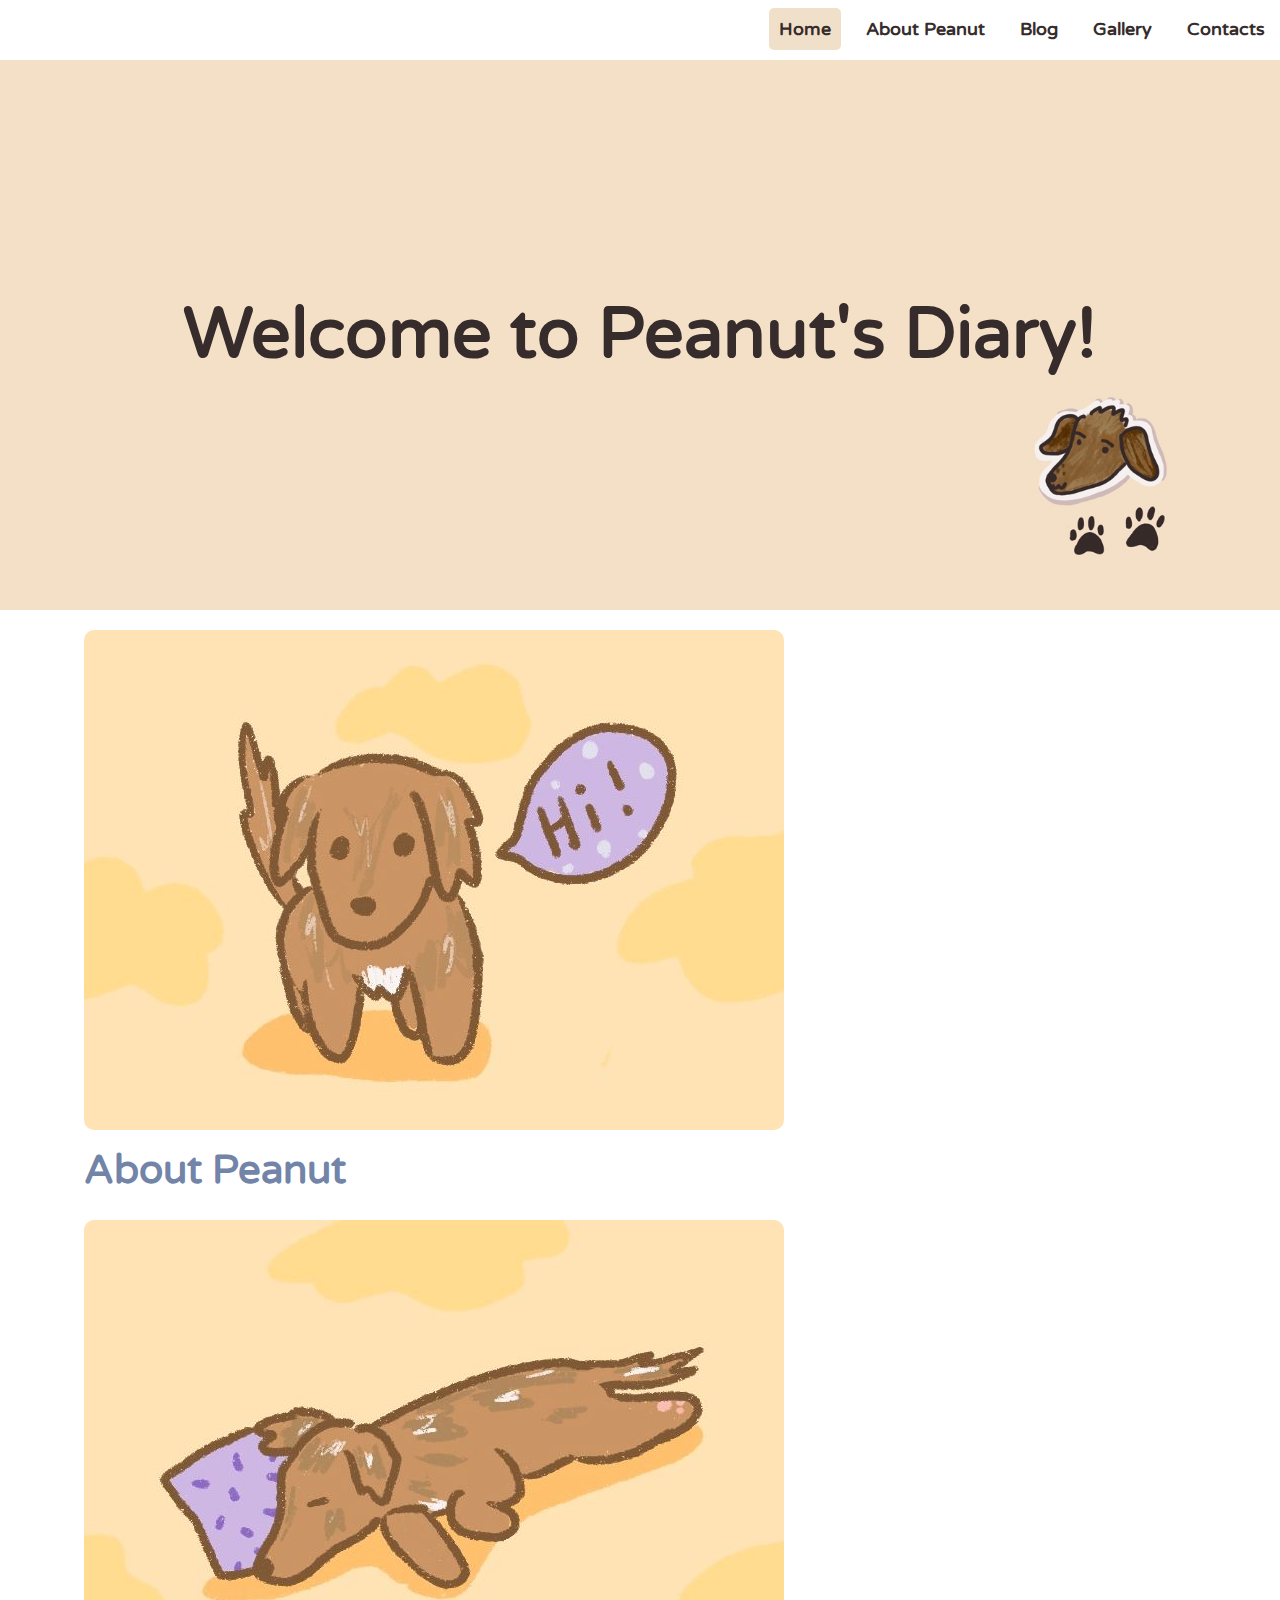
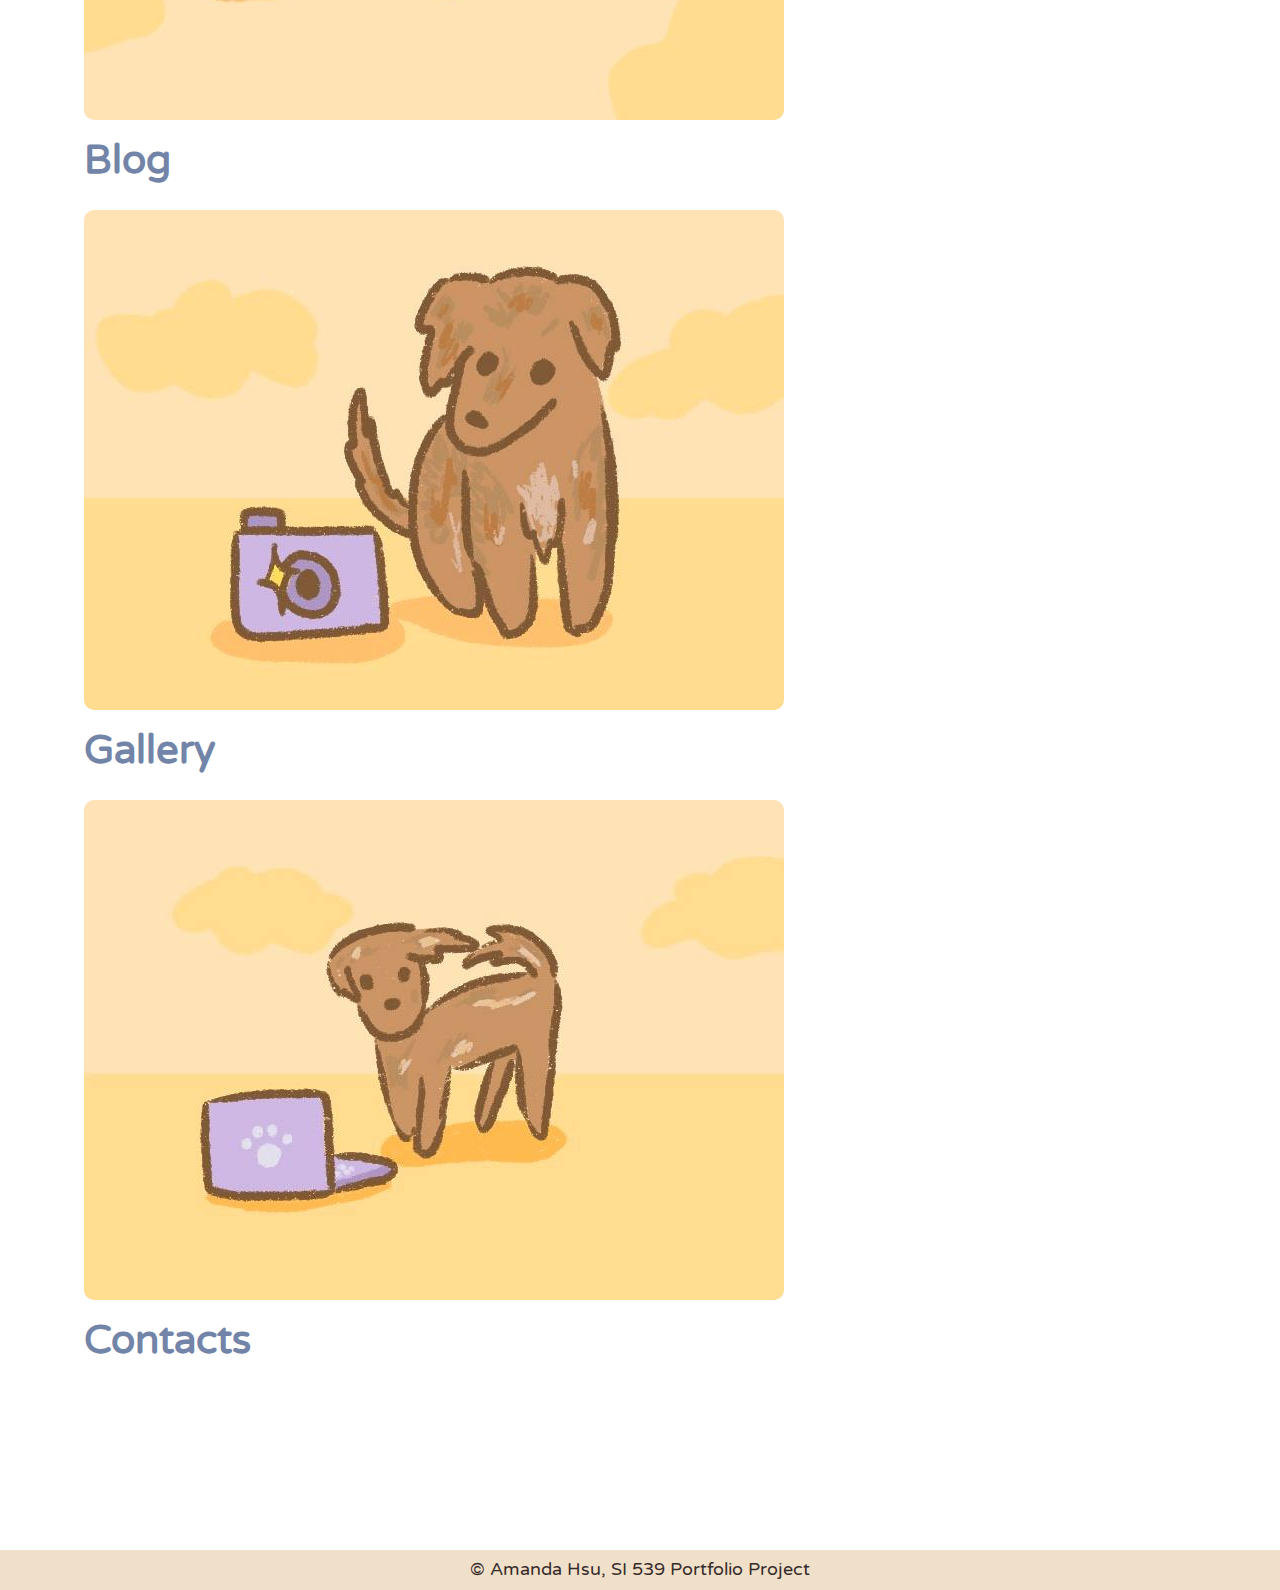
==== index.html @ 4d69609c "Add files via upload" ====
<!DOCTYPE html>
<html lang="en">
  <head>
    <meta charset="utf-8">
    <meta name="viewport" content="width=device-width, initial-scale=1.0">
    <link rel="stylesheet" type="text/css" href="css/html5reset.css">
    <link rel="stylesheet" type="text/css" href="css/style.css">
    <link href="https://fonts.googleapis.com/css2?family=Varela+Round&display=swap" rel="stylesheet">

   <title>Gallery</title>
  </head>
  <body>
    <div class="skip"><a href="#main">Skip to Main Content</a></div>
    <div class="contact-form">
    <div class="nav">
      <nav class = "nav_links">
        <ul>
          <li><a href="index.html" class="active">Home</a></li>
          <li><a href="about.html">About Peanut</a></li>
          <li><a href="blog.html">Blog</a></li>
          <li><a href="gallery.html">Gallery</a></li>
          <li><a href="contacts.html">Contacts</a></li>
        </ul>
      </nav>
    </div>
    <header class="parallax">
      <h1>Welcome to Peanut's Diary!</h1>
    </header>
    <main id="main" class="events">
      <div id="first" class="card">
        <img src="images/home1.jpg" alt="">
        <div class="overlay">
          <div class="info">
            <a class="web-link" href="about.html" onfocus="show_overlay(this)" onblur="hide_overlay(this)"><h2>About Peanut</h2></a>
          </div>
        </div>
      </div>
      <div id="second" class="card">
        <img src="images/home2.jpg" alt="">
        <div class="overlay">
          <div class="info">
            <a class="web-link" href="blog.html" onfocus="show_overlay(this)" onblur="hide_overlay(this)"><h2>Blog</h2></a>
          </div>
        </div>
      </div>
      <div id="third" class="card">
        <img src="images/home3.jpg" alt="">
        <div class="overlay">
          <div class="info">
            <a class="web-link" href="gallery.html" onfocus="show_overlay(this)" onblur="hide_overlay(this)"><h2>Gallery</h2></a>
          </div>
        </div>
      </div>
      <div id="fourth" class="card">
        <img src="images/home4.jpg" alt="">
        <div class="overlay">
          <div class="info">
            <a class="web-link" href="contacts.html" onfocus="show_overlay(this)" onblur="hide_overlay(this)"><h2>Contacts</h2></a>
          </div>
        </div>
      </div>
    </main>
    <footer>
      <p>&copy; Amanda Hsu, SI 539 Portfolio Project</p>
    </footer>
  </div>
  </body>
</html>
---- css/style.css ----
html{
    scroll-behavior: smooth;
}

body{
    font-family: 'Varela Round', sans-serif;
    background-color: white;
    font-size: 18px;
    margin: 0;
    padding: 0;
    width: 100vw;
}

img {
    max-width: 100%;
    display: block;
}

h2, h3{
    font-family: 'Varela Round', sans-serif;
    font-weight: bold;
    padding-bottom: 10px;
}

p{
    padding: 10px;
    line-height: 1.1;
    color: #362C2C;
}

h1{
    font-size: 70px;
    text-align: center;
    margin: 0 auto;
    color: #362C2C;
}

h2{
    font-size: 40px;
    color: #7284A8;
}

nav{
    margin-top: 15px;
    position: absolute;
    top: right;
    right: 0;
}

nav ul{
    padding: 0;
    margin: 0;
}

nav li{
    display: inline-block;
    padding: 5px;
    
}

nav a{
    color: #362C2C;
    font-weight: bold;
    padding: 10px;
    border-radius: 5px;
    text-decoration: none;
}

nav a:hover, .active{
    color: #362C2C;
    background-color: #F1E0C9;
}

nav a:visited{
    color: #362C2C;
}

header{
    height: 100%;
    display: grid;
    grid-column: 1 / -1;
    grid-row: 2 / span 1;
    vertical-align: middle;
    grid-template-columns: 1fr;
    grid-template-rows: 1fr;
    align-items: center;
    background-position: center;
    background-size: cover;
}

.parallax{
    background-image: url("../images/banner.jpg");
}

footer{
    grid-column: 1 / -1;
    grid-row: 7 / span 1;
    text-align: center;
    background-color: #F1E0C9;

}

.skip a{
    background-color: white;
    left: 0;
    padding: 6px;
    position: absolute;
    top: -40px;
    -webkit-transition: top 1s ease-out;
    transition: top 1s ease-out;
    z-index: 1;
    text-decoration: none;
    color: black;
}

.skip a:focus{
    top: 0;
}

:focus{
    border: 2px solid black;
}

.photos{
    display: -ms-flexbox;
    -ms-flex-wrap: wrap;
    display: flex;
    flex-wrap: wrap;
    padding: 0 4px;
    grid-column: 2 / span 1;
    grid-row: 3 / span 4;
}

.photos img{
    -ms-flex: 100%;
    flex: 100%;
    max-width: 100%;
    margin-top: 8px;
    vertical-align: middle;
    width: 100%;
}

.photo-gallery{
    display: grid;
    grid-template-rows: 40px 550px 1fr 70px;
    grid-template-columns: 5% auto auto 5%;
    grid-gap: 20px;
    max-width: 100vw;
}

.nav{
    text-align: left;
    grid-column: 1 / -1;
    grid-row: 1 / span 1;
}

.events{
    display: grid;
    /*grid-template-rows: 1fr 1fr 1fr 1fr;*/
    grid-template-columns: 1fr;
    grid-gap: 20px;

    grid-column: 2 / span 2;
    grid-row: 3 / span 1;

}

.about{
    display: grid;
    /*grid-template-rows: 1fr 1fr 1fr 1fr;*/
    grid-template-columns: 1fr;
    grid-gap: 20px;

    grid-column: 2 / span 2;
    grid-row: 3 / span 1;
}

.contact-form {
    display: grid;
    grid-gap: 20px;
    grid-template-columns: 5% 1fr 5%;
    grid-template-rows: 40px 550px 1fr 100px;
}

.form {
  display: grid;
  grid-template-columns: 1fr;
  grid-template-rows: 1fr 2fr;

  grid-column: 2 / span 1;
  grid-row: 3 / span 1;
}

.card img{
    border-radius: 10px;
    
}

.info{
    color: black;
    margin-top: 20px;
}

#contact-info {
    grid-column: 1 / span 1;
    grid-row: 1 / span 1;
    margin-top: 40px;
    align-self: center;
    background-color: #362C2C;
    border-radius: 10px;
    padding: 30px;
    margin: 20px;
    color: #F1E0C9;
}

#contact-info p{
    margin-bottom: 15px;
}

.form-content {
    grid-column: 1 / span 1;
    grid-row: 2 / span 1;
    background-color: #362C2C;
    color: #F1E0C9;
    padding: 20px;
    border-radius: 10px;
}

.web-link{
    text-decoration: none;
    color: #7284A8;
}



/*.web_link, a:visited{
    text-decoration: none;
    color: #7284A8;
}

.web_link, a:hover{
    color: #465672;
}*/

#form-title{
    text-align: left;
    padding-left: 0px;
    padding-bottom: 40px;
    padding-top: 40px;
}

.events #first {
    grid-column: 1 / span 1;
    grid-row: 1 / span 1;
}
.events #second {
    grid-column: 1 / span 1;
    grid-row: 2 / span 1;
}
.events #third {
    grid-column: 1 / span 1;
    grid-row: 3 / span 1;
}
.events #fourth {
    grid-column: 1 / span 1;
    grid-row: 4 / span 1;
}

.about #one {
    grid-column: 1 / span 1;
    grid-row: 1 / span 1;
}
.about #two {
    grid-column: 1 / span 1;
    grid-row: 2 / span 1;
}
.about #three {
    grid-column: 1 / span 1;
    grid-row: 3 / span 1;
}
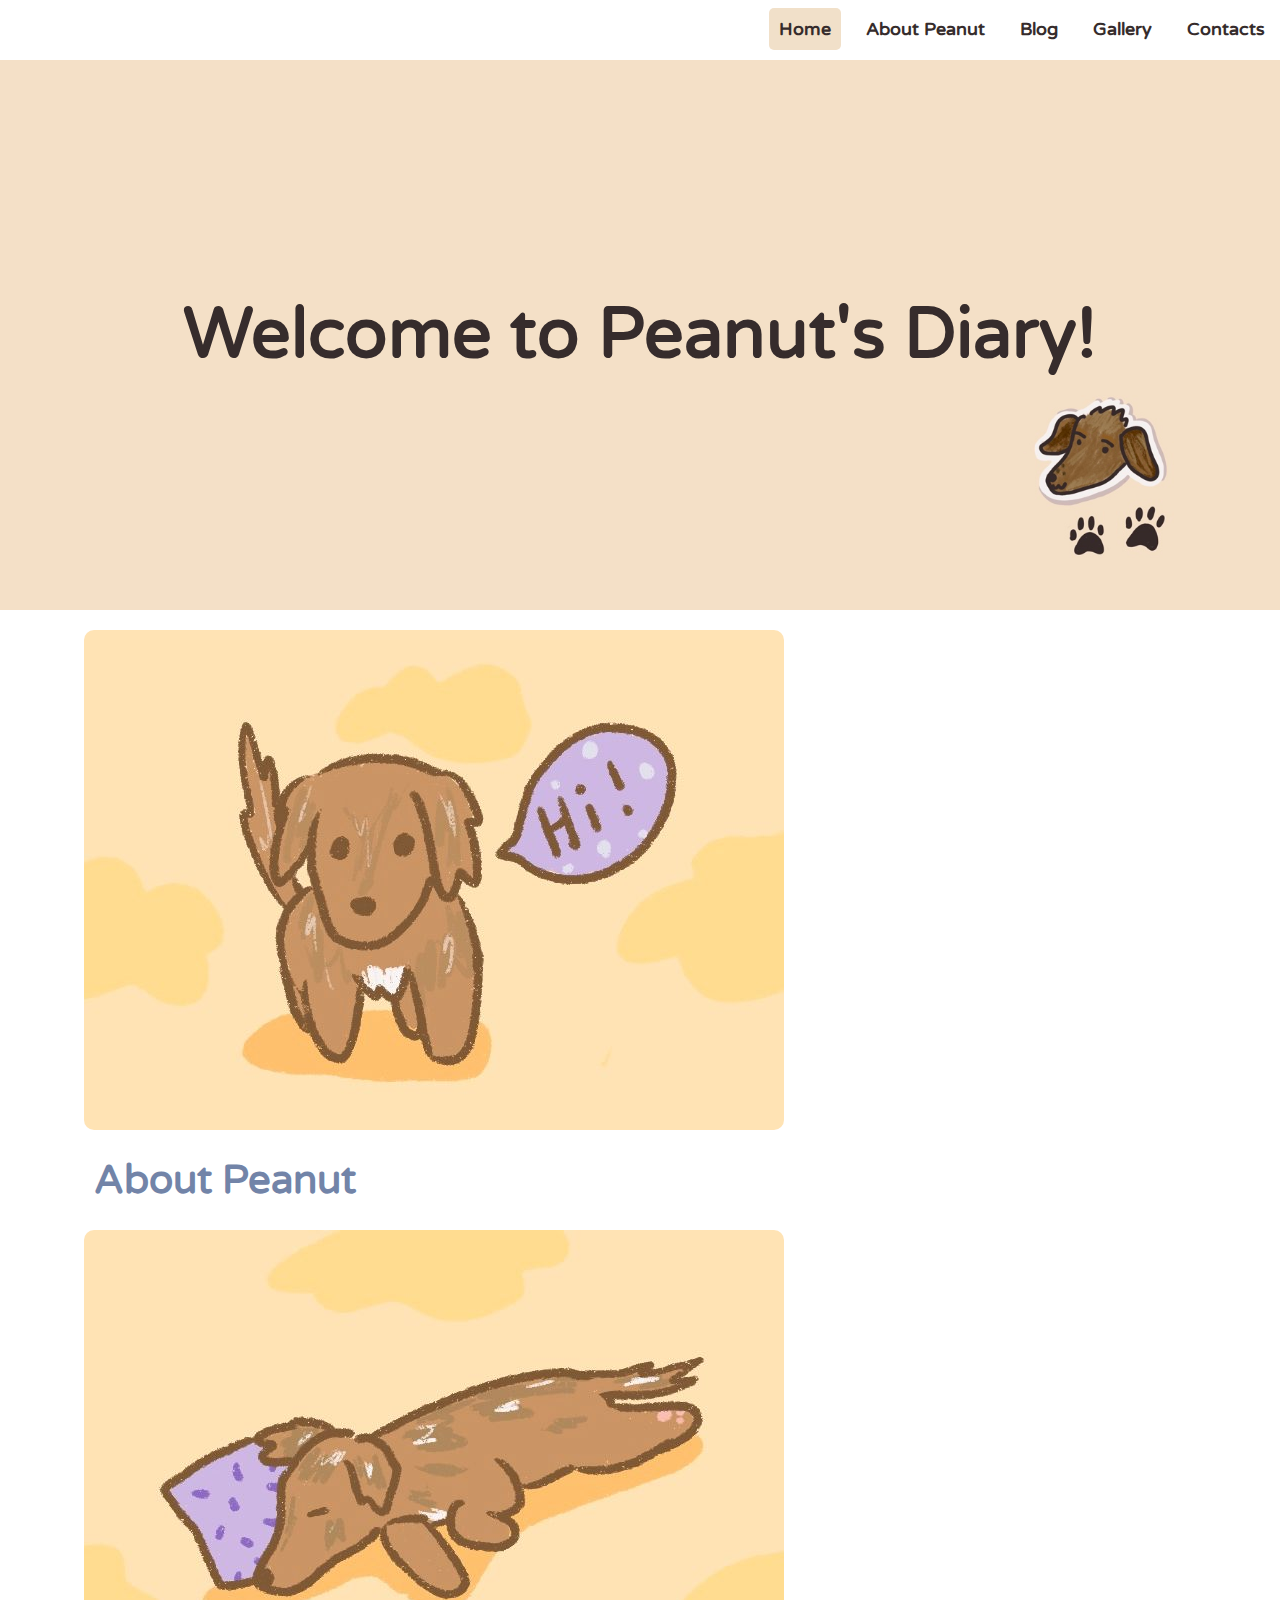
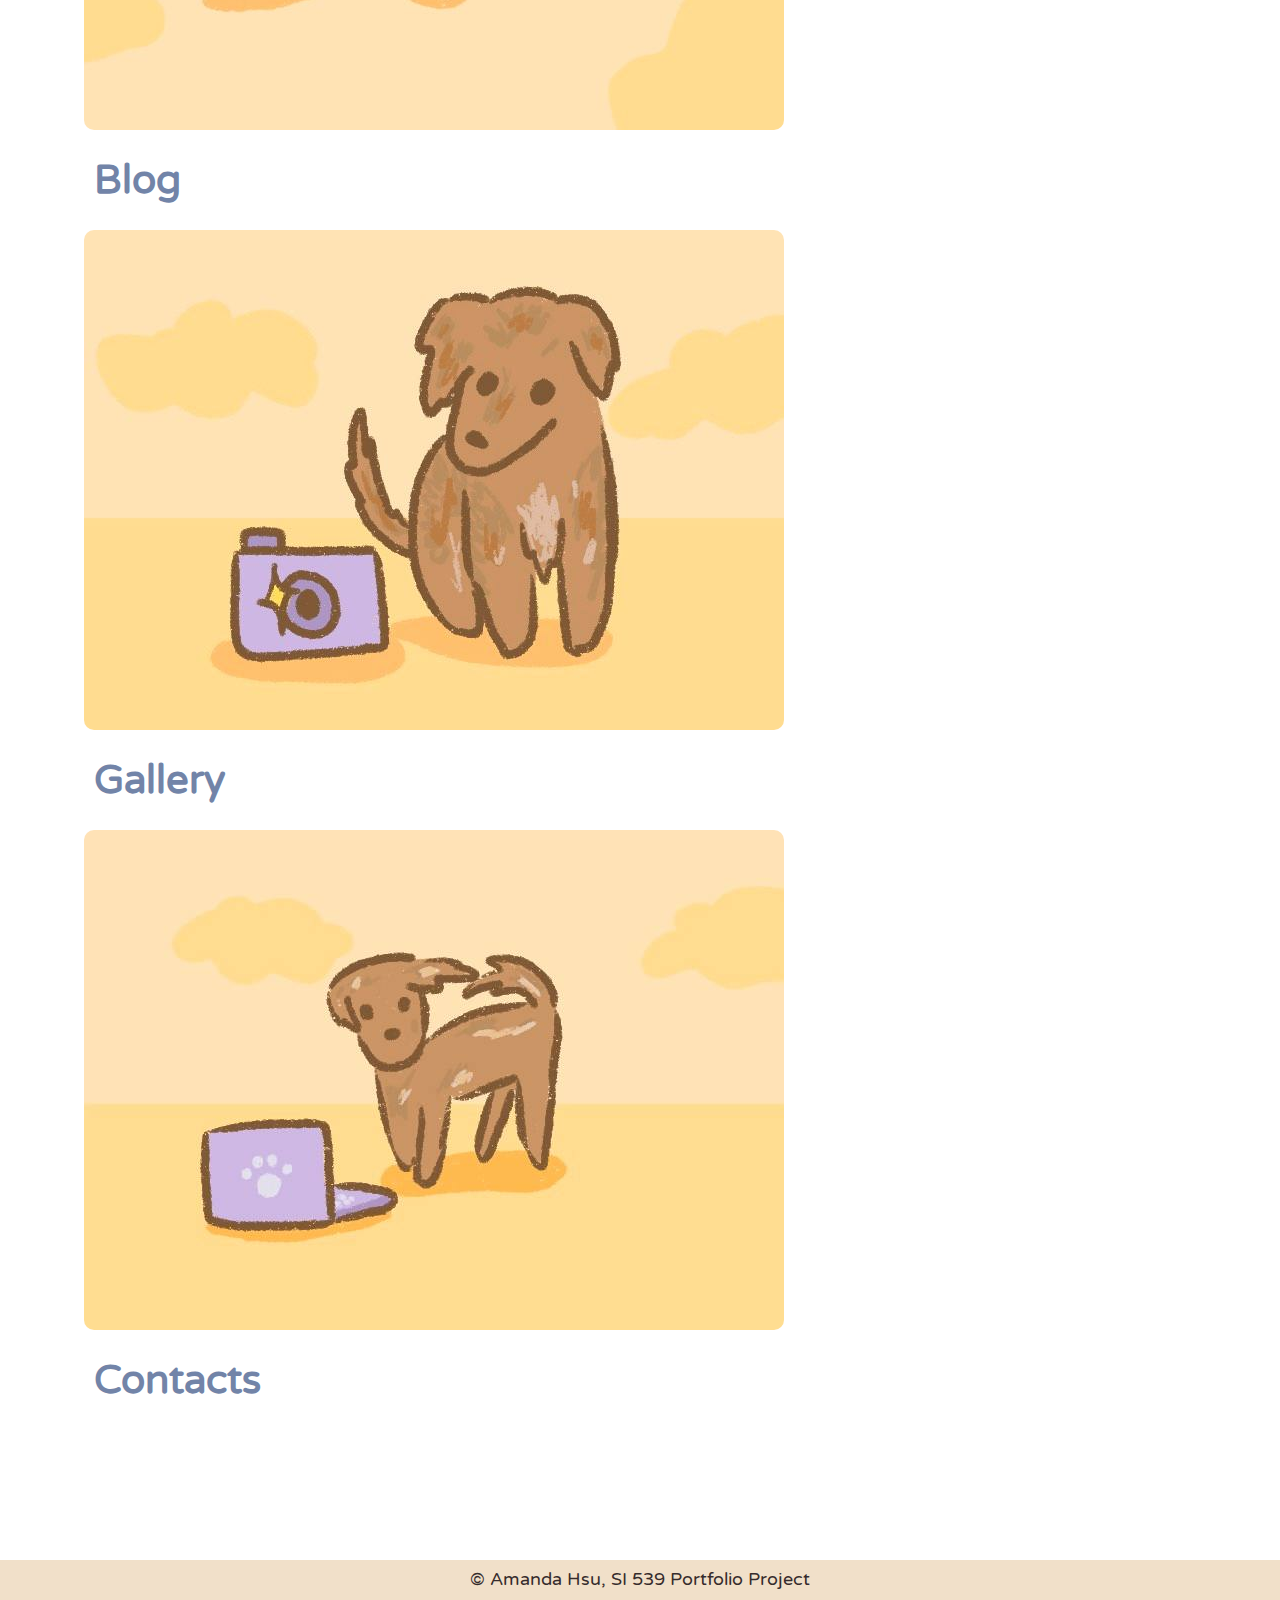
==== commit af417ae1: "Fixed home page picture layout" ====
--- a/index.html
+++ b/index.html
@@ -7,11 +7,11 @@
     <link rel="stylesheet" type="text/css" href="css/style.css">
     <link href="https://fonts.googleapis.com/css2?family=Varela+Round&display=swap" rel="stylesheet">
 
-   <title>Gallery</title>
+    <title>Gallery</title>
   </head>
   <body>
     <div class="skip"><a href="#main">Skip to Main Content</a></div>
-    <div class="contact-form">
+    <div class="photo-gallery">
     <div class="nav">
       <nav class = "nav_links">
         <ul>
--- a/css/style.css
+++ b/css/style.css
@@ -14,12 +14,13 @@
 img {
     max-width: 100%;
     display: block;
+    
 }
 
 h2, h3{
     font-family: 'Varela Round', sans-serif;
     font-weight: bold;
-    padding-bottom: 10px;
+    padding: 10px;
 }
 
 p{
@@ -43,11 +44,12 @@
 nav{
     margin-top: 15px;
     position: absolute;
-    top: right;
+    top: 0;
     right: 0;
 }
 
 nav ul{
+    list-style-type: none;
     padding: 0;
     margin: 0;
 }
@@ -90,6 +92,10 @@
 
 .parallax{
     background-image: url("../images/banner.jpg");
+    background-position: center center;
+    
+
+    
 }
 
 footer{
@@ -98,6 +104,29 @@
     text-align: center;
     background-color: #F1E0C9;
 
+}
+
+input[type=text], select, textarea {
+    width: 100%;
+    padding: 12px;
+    border: 1px solid #ccc;
+    border-radius: 4px;
+    box-sizing: border-box;
+    margin-top: 6px;
+    margin-bottom: 16px;
+    resize: vertical;
+}
+input[type=submit] {
+    background-color: #F1E0C9;
+    color: #362C2C;
+    padding: 12px 20px;
+    border: none;
+    border-radius: 4px;
+    cursor: pointer;
+}
+
+#message{
+    height: 200px;
 }
 
 .skip a{
@@ -122,8 +151,8 @@
 }
 
 .photos{
-    display: -ms-flexbox;
-    -ms-flex-wrap: wrap;
+    /*display: -ms-flexbox;
+    -ms-flex-wrap: wrap;*/
     display: flex;
     flex-wrap: wrap;
     padding: 0 4px;
@@ -132,7 +161,7 @@
 }
 
 .photos img{
-    -ms-flex: 100%;
+    /*-ms-flex: 100%;*/
     flex: 100%;
     max-width: 100%;
     margin-top: 8px;
@@ -156,21 +185,26 @@
 
 .events{
     display: grid;
-    /*grid-template-rows: 1fr 1fr 1fr 1fr;*/
     grid-template-columns: 1fr;
-    grid-gap: 20px;
-
+    grid-template-rows: 1fr 1fr 1fr 1fr;
+    grid-gap: 20px;
     grid-column: 2 / span 2;
     grid-row: 3 / span 1;
-
 }
 
 .about{
     display: grid;
-    /*grid-template-rows: 1fr 1fr 1fr 1fr;*/
     grid-template-columns: 1fr;
     grid-gap: 20px;
 
+    grid-column: 2 / span 2;
+    grid-row: 3 / span 1;
+}
+
+.outings{
+    display: grid;
+    grid-template-columns: 1fr;
+    grid-gap: 20px;
     grid-column: 2 / span 2;
     grid-row: 3 / span 1;
 }
@@ -232,7 +266,6 @@
 }
 
 
-
 /*.web_link, a:visited{
     text-decoration: none;
     color: #7284A8;
@@ -249,7 +282,7 @@
     padding-top: 40px;
 }
 
-.events #first {
+/*.events #first {
     grid-column: 1 / span 1;
     grid-row: 1 / span 1;
 }
